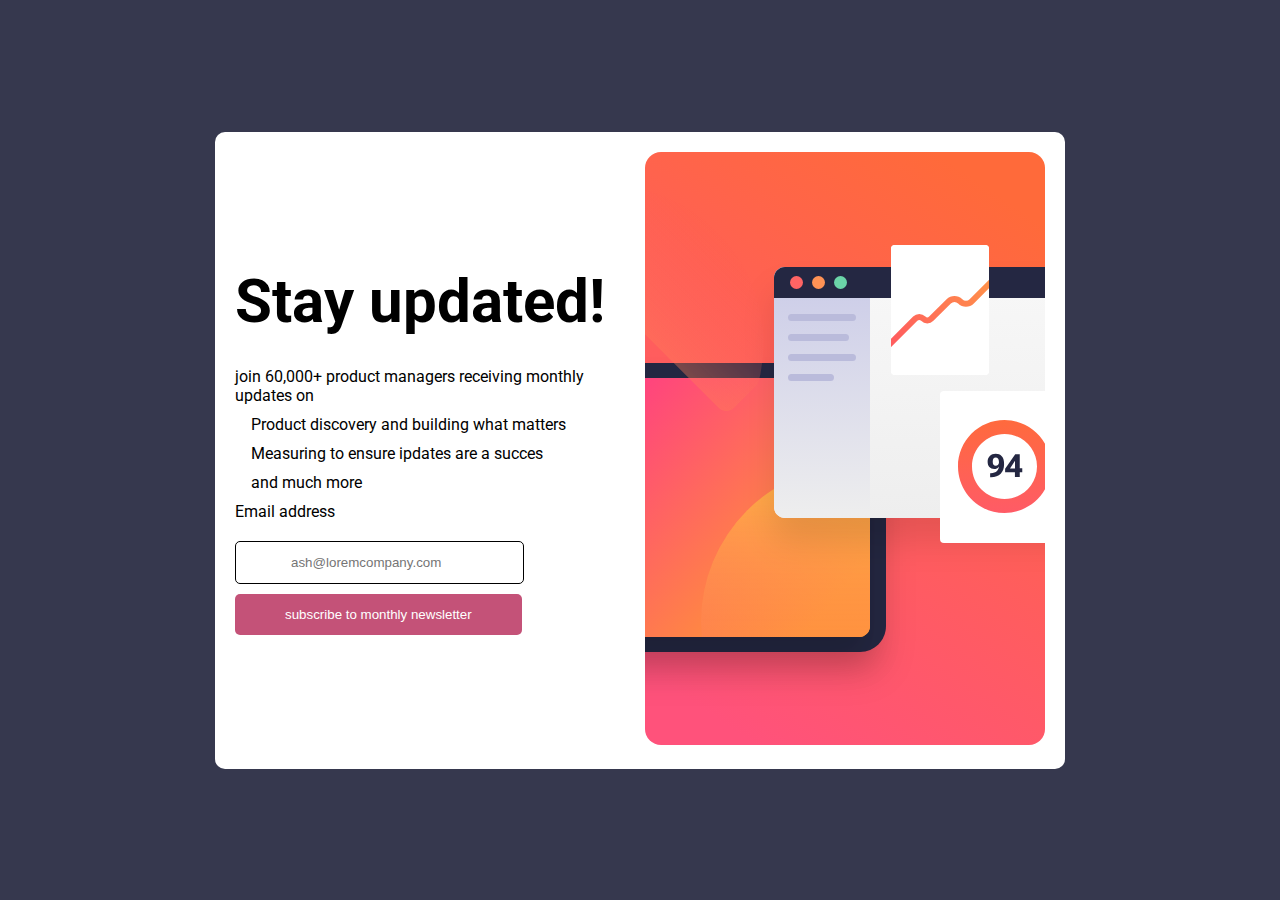
==== index.html @ 2996cd52 "Add files via upload" ====
<!DOCTYPE html>
<html lang="en">
<head>
  <meta charset="UTF-8">
  <meta name="viewport" content="width=device-width, initial-scale=1.0"> <!-- displays site properly based on user's device -->

  <link rel="icon" type="image/png" sizes="32x32" href="./assets/images/favicon-32x32.png">
  
  <title>Frontend Mentor | Newsletter sign-up form with success message</title>

  <!-- Feel free to remove these styles or customise in your own stylesheet 👍 -->
  <style>
    .attribution { font-size: 11px; text-align: center; }
    .attribution a { color: hsl(228, 45%, 44%); }
  </style>
  <link rel="stylesheet" href="style.css">
  <link rel="preconnect" href="https://fonts.googleapis.com">
<link rel="preconnect" href="https://fonts.gstatic.com" crossorigin>
<link href="https://fonts.googleapis.com/css2?family=Roboto:wght@700&display=swap" rel="stylesheet">

</head>
<body>
 <div class="container">
  <!-- start content -->
  <div class="content">
    <header>
      <h1>Stay updated!</h1>
      <p></p> join 60,000+ product managers receiving monthly <br> updates on</p>
    </header>

    
    
    <!-- check boxes start -->
    <div class="checkbox">
      <img src="./assets/images/icon-list.svg" alt="">
      <p>Product discovery and building what matters </p>
    </div>
    
    <div class="checkbox">
    <img src="./assets/images/icon-list.svg" alt="">
    <p>Measuring to ensure ipdates are a succes</p>
  </div>
  
  <div class="checkbox">
    <img src="./assets/images/icon-list.svg" alt="">
    <p>and much more</p>
  </div>
  <!-- chech boxes end -->
  
  <div class="email-content">
    <p>Email address</p>
    <div>
      <input placeholder="ash@loremcompany.com" type="email" name="" id="">
    </div>
    <div>
      <button>subscribe to monthly newsletter</button>
    </div>
  </div>
</div>
  <!-- end content -->

  <!-- star image content -->
  <div>
    <img src="./images/illustration-sign-up-desktop.svg" alt="">
  </div>
  <!-- end image content -->
 </div>
</body>
</html>
---- style.css ----
*{
    padding: 0px;
    margin: 0px;
    box-sizing: border-box;
}

body{
    display: flex;
    justify-content: center;
    align-items: center;
    min-height: 100vh;
    background-color: hsl(235, 18%, 26%);
    font-family: 'Roboto', sans-serif;
}

/* - Dark Slate Grey: hsl(234, 29%, 20%)
- Charcoal Grey: hsl(235, 18%, 26%)
- Grey: hsl(231, 7%, 60%)
- White: hsl(0, 0%, 100%) */

.container{
    display: flex;
    justify-content: center;
    align-items: center;
    background-color: white;
    padding: 20px;
    border-radius: 10px;
}

h1{
    margin-bottom: 30px;
    font-size: 60px;
}

.checkbox{
    display: flex;
    margin-bottom: 10px;
    margin-top: 10px;
    gap: 16px;
}

button{
    padding: 13px 50px;
    border: none;
    background-color: hwb(340 32% 23%);
    border-radius: 5px;
    margin-top: 10px;
    color: white;
}

input{
    padding:13px 55px ;
    border: 1px solid;
    border-radius: 5px;
    margin-top: 20px;
}

.content{
    margin-right: 40px;
}
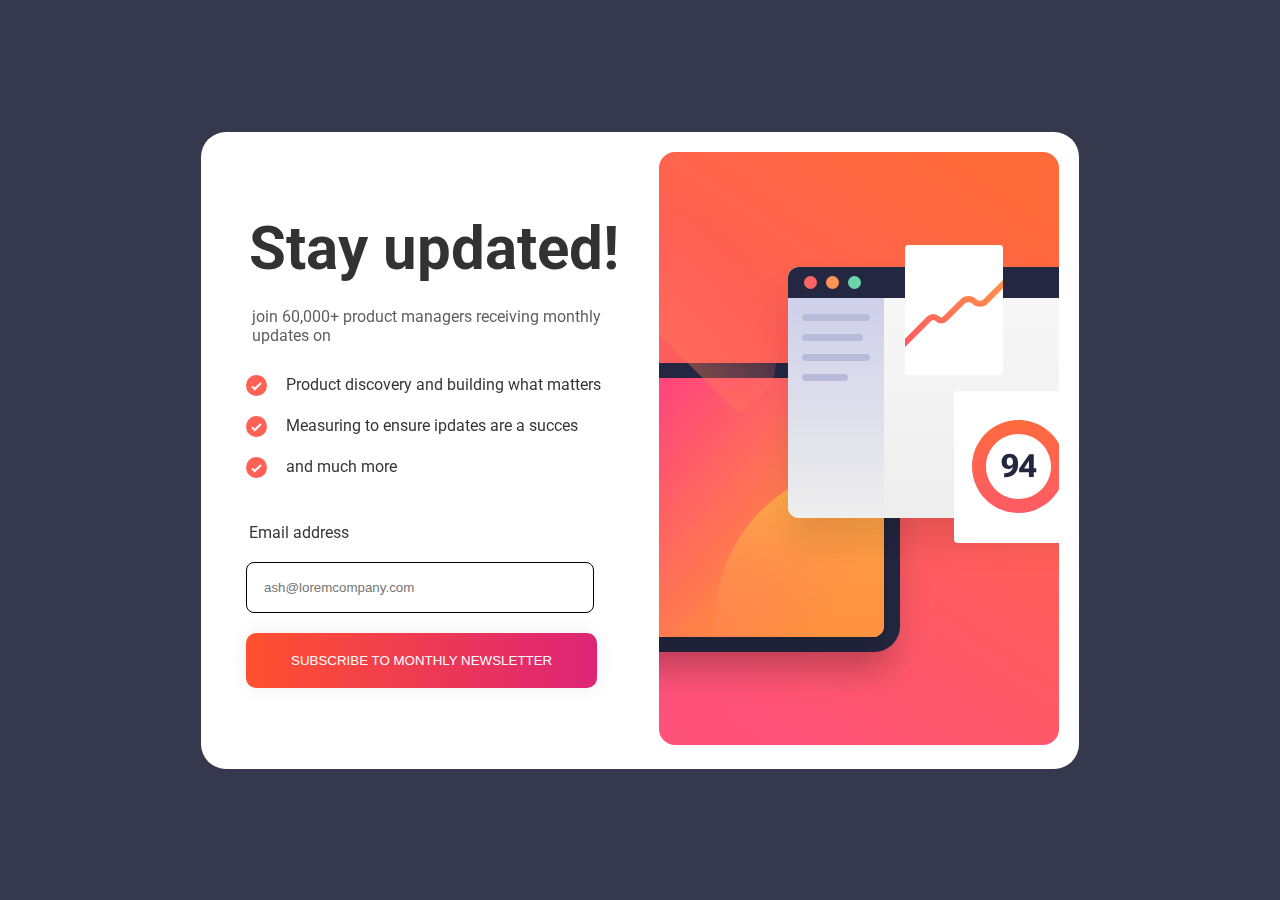
==== commit 6fc496e3: "Add files via upload" ====
--- a/index.html
+++ b/index.html
@@ -23,47 +23,55 @@
  <div class="container">
   <!-- start content -->
   <div class="content">
-    <header>
+
+
+    <div class="text">
       <h1>Stay updated!</h1>
-      <p></p> join 60,000+ product managers receiving monthly <br> updates on</p>
-    </header>
+      <p>
+        join 60,000+ product managers receiving monthly <br> updates on
+      </p>
+    </div>
 
     
     
     <!-- check boxes start -->
     <div class="checkbox">
-      <img src="./assets/images/icon-list.svg" alt="">
+      <img src="./images/icon-list.svg" alt="">
       <p>Product discovery and building what matters </p>
     </div>
     
     <div class="checkbox">
-    <img src="./assets/images/icon-list.svg" alt="">
+    <img src="./images/icon-list.svg" alt="">
     <p>Measuring to ensure ipdates are a succes</p>
   </div>
   
   <div class="checkbox">
-    <img src="./assets/images/icon-list.svg" alt="">
+    <img src="./images/icon-list.svg" alt="">
     <p>and much more</p>
   </div>
   <!-- chech boxes end -->
   
-  <div class="email-content">
-    <p>Email address</p>
-    <div>
-      <input placeholder="ash@loremcompany.com" type="email" name="" id="">
-    </div>
-    <div>
-      <button>subscribe to monthly newsletter</button>
+    <div class="email-content">
+      <p>Email address</p>
+      <div>
+        <input placeholder="ash@loremcompany.com" type="email" name="" id="">
+      </div>
+      <div>
+        <button class="btn-grad">
+          <a href="./index-2.html">Subscribe to monthly newsletter</a>
+        </button>
+      </div>
     </div>
   </div>
-</div>
   <!-- end content -->
 
   <!-- star image content -->
   <div>
-    <img src="./images/illustration-sign-up-desktop.svg" alt="">
+    <img class="pc-version-img" src="./images/illustration-sign-up-desktop.svg" alt="">
+    <img class="mobile-version-img" src="./images/illustration-sign-up-mobile.svg" alt="">
+  
   </div>
   <!-- end image content -->
  </div>
 </body>
-</html>+</html>
--- a/style.css
+++ b/style.css
@@ -17,6 +17,7 @@
 - Charcoal Grey: hsl(235, 18%, 26%)
 - Grey: hsl(231, 7%, 60%)
 - White: hsl(0, 0%, 100%) */
+/* Tomato: hsl(4, 100%, 67%) */
 
 .container{
     display: flex;
@@ -24,39 +25,117 @@
     align-items: center;
     background-color: white;
     padding: 20px;
-    border-radius: 10px;
+    border-radius: 25px;
+    
+}
+
+.content{
+    margin-left: 25px;
+    margin-right: 20px;
+}
+
+.text{
+    margin-bottom: 30px;
+}
+
+.text, p{
+    opacity: 0.8;
+    margin-left: 3px;
 }
 
 h1{
-    margin-bottom: 30px;
+    margin-bottom: 23px;
     font-size: 60px;
 }
 
+
 .checkbox{
     display: flex;
-    margin-bottom: 10px;
+    margin-bottom: 20px;
     margin-top: 10px;
     gap: 16px;
 }
 
-button{
-    padding: 13px 50px;
+
+
+.btn-grad {
+    background-image: linear-gradient(to right, #FF512F , #DD2476, #FF512F  );
     border: none;
-    background-color: hwb(340 32% 23%);
-    border-radius: 5px;
-    margin-top: 10px;
-    color: white;
+    padding: 20px 45px;
+    text-align: center;
+    text-transform: uppercase;
+    transition: 0.5s;
+    background-size: 200% auto;
+    color: white;            
+    box-shadow: 0 0 20px #eee;
+    border-radius: 10px;
+    display: block;
+    margin-top: 7px;
+    cursor: pointer;
 }
 
+.btn-grad:hover {
+    background-position: Right center; /* change the direction of the change here */
+    color: #fff;
+    text-decoration: none;
+
+}
+
+
+
 input{
-    padding:13px 55px ;
+    padding:17px  ;
+    width: 348px;
     border: 1px solid;
-    border-radius: 5px;
+    border-radius: 8px;
     margin-top: 20px;
+    margin-bottom: 13px;
+    cursor: pointer;
 }
 
 .content{
     margin-right: 40px;
 }
 
+.email-content{
+    margin-top: 45px;
+}
 
+.mobile-version-img{
+    display: none;
+}
+
+a{
+    text-decoration: none;
+    color: white;
+
+}
+
+@media screen and (max-width:920px){
+body{
+    flex-direction: column;
+    /* align-items: center; */
+    background-color: white; 
+
+}
+
+.container{
+    flex-direction:column-reverse;
+    align-items: center;
+    padding: 0px;
+    
+    
+}
+
+.mobile-version-img{
+    display: block;
+    
+}
+
+
+.pc-version-img{
+    display: none;
+}
+
+}
+
